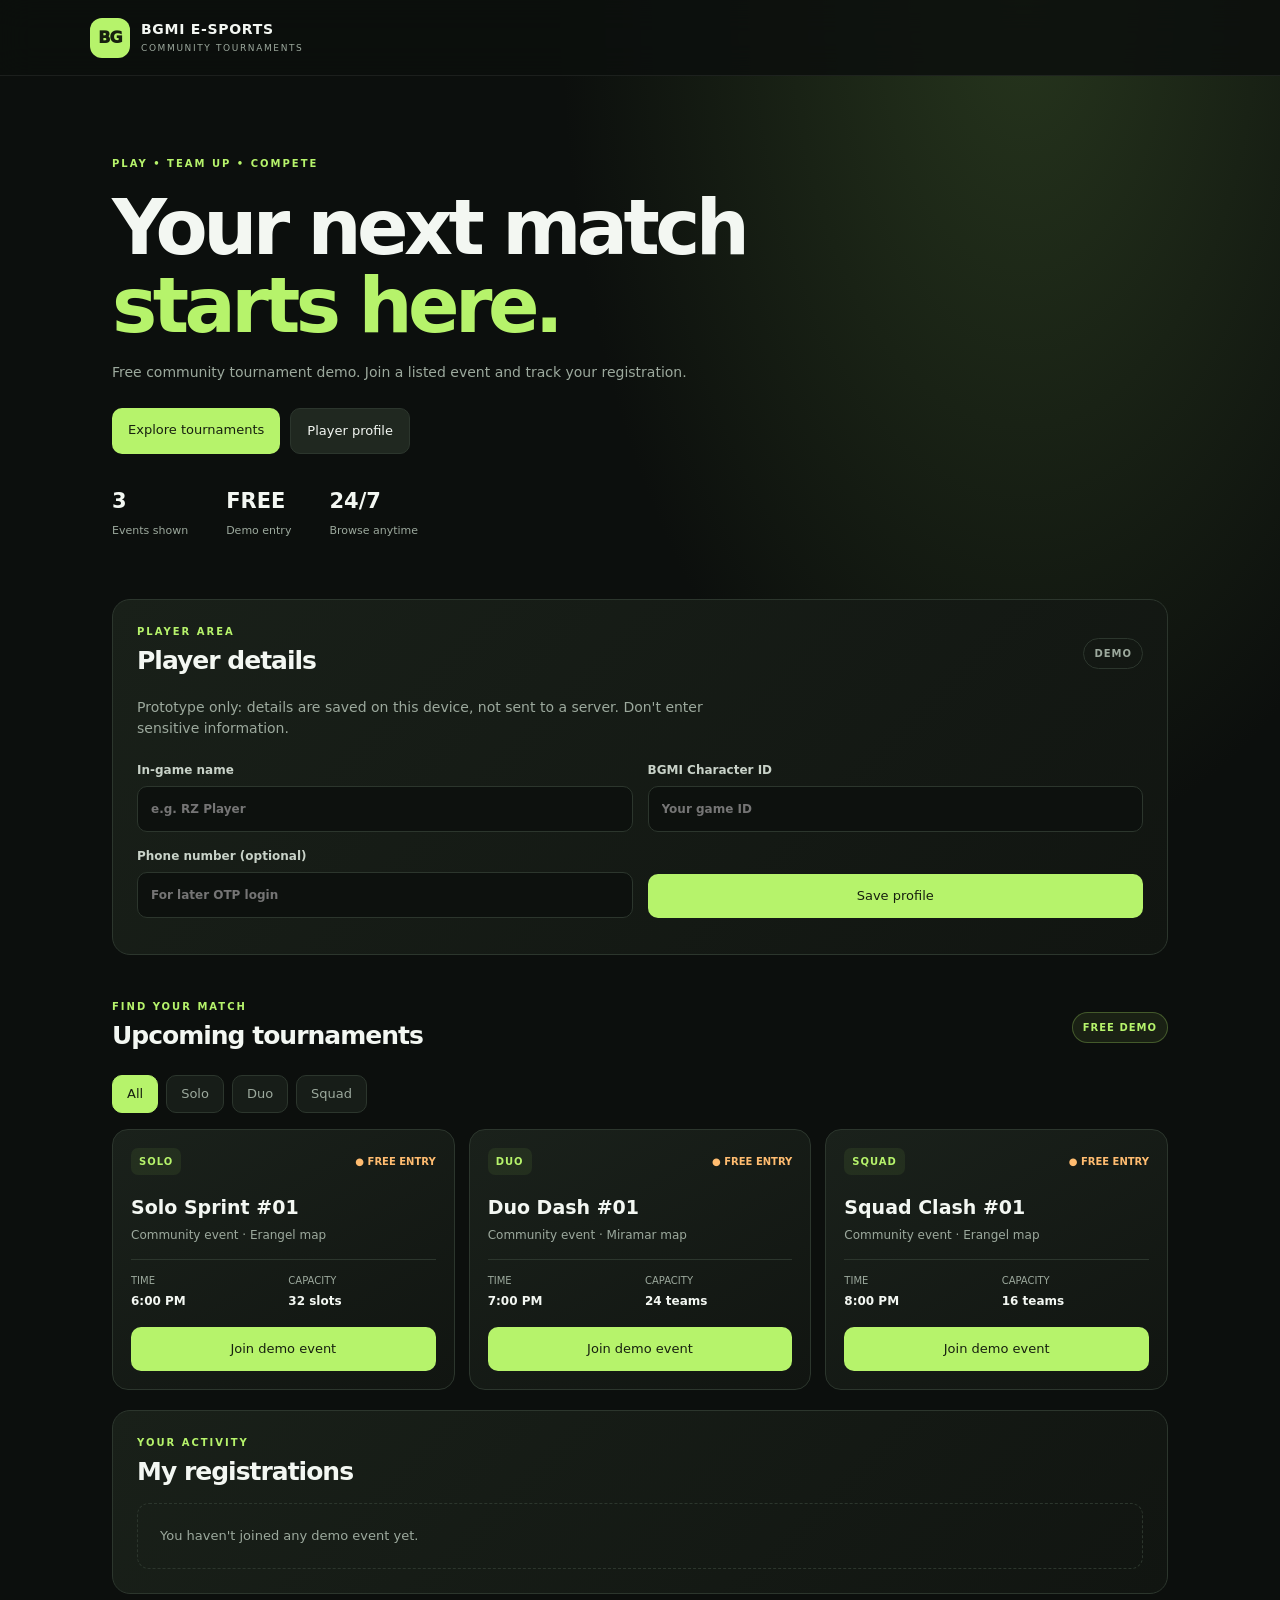
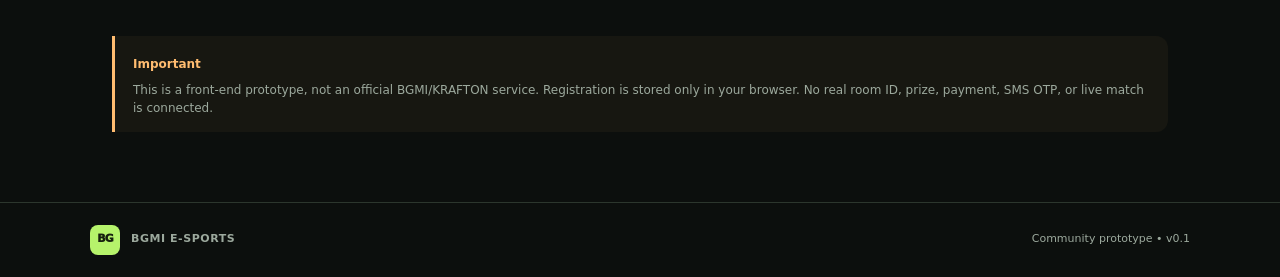
==== index.html @ e909e189 "Add files via upload" ====
<!doctype html>
<html lang="hi">
<head>
  <meta charset="utf-8">
  <meta name="viewport" content="width=device-width,initial-scale=1">
  <meta name="theme-color" content="#10130f">
  <meta name="description" content="BGMI E-SPORTS community tournament demo">
  <link rel="manifest" href="manifest.json">
  <link rel="icon" href="icon.svg" type="image/svg+xml">
  <title>BGMI E-SPORTS</title>
  <link rel="stylesheet" href="style.css">
</head>
<body>
  <header class="topbar">
    <div class="brand"><div class="brand-icon">BG</div><div><strong>BGMI E-SPORTS</strong><small>COMMUNITY TOURNAMENTS</small></div></div>
    <button id="installBtn" class="ghost hidden">Install App</button>
  </header>
  <main>
    <section class="hero">
      <div class="eyebrow">PLAY • TEAM UP • COMPETE</div>
      <h1>Your next match<br><span>starts here.</span></h1>
      <p>Free community tournament demo. Join a listed event and track your registration.</p>
      <div class="hero-actions"><a class="primary" href="#tournaments">Explore tournaments</a><a class="secondary" href="#profile">Player profile</a></div>
      <div class="stats"><div><b id="eventCount">3</b><small>Events shown</small></div><div><b>FREE</b><small>Demo entry</small></div><div><b>24/7</b><small>Browse anytime</small></div></div>
    </section>

    <section id="profile" class="panel">
      <div class="section-heading"><div><div class="eyebrow">PLAYER AREA</div><h2>Player details</h2></div><span class="tag">DEMO</span></div>
      <p class="muted">Prototype only: details are saved on this device, not sent to a server. Don't enter sensitive information.</p>
      <form id="profileForm" class="form-grid">
        <label>In-game name<input id="playerName" maxlength="24" placeholder="e.g. RZ Player" required></label>
        <label>BGMI Character ID<input id="playerId" inputmode="numeric" maxlength="20" placeholder="Your game ID" required></label>
        <label>Phone number (optional)<input id="phone" inputmode="tel" maxlength="16" placeholder="For later OTP login"></label>
        <button class="primary" type="submit">Save profile</button>
      </form>
      <p id="profileMessage" class="message" aria-live="polite"></p>
    </section>

    <section id="tournaments">
      <div class="section-heading"><div><div class="eyebrow">FIND YOUR MATCH</div><h2>Upcoming tournaments</h2></div><span class="tag green">FREE DEMO</span></div>
      <div class="filters"><button class="filter active" data-filter="All">All</button><button class="filter" data-filter="Solo">Solo</button><button class="filter" data-filter="Duo">Duo</button><button class="filter" data-filter="Squad">Squad</button></div>
      <div id="tournamentList" class="tournament-list"></div>
    </section>

    <section id="registrations" class="panel">
      <div class="section-heading"><div><div class="eyebrow">YOUR ACTIVITY</div><h2>My registrations</h2></div></div>
      <div id="myRegistrations" class="empty">You haven't joined any demo event yet.</div>
    </section>

    <section class="notice">
      <strong>Important</strong>
      <p>This is a front-end prototype, not an official BGMI/KRAFTON service. Registration is stored only in your browser. No real room ID, prize, payment, SMS OTP, or live match is connected.</p>
    </section>
  </main>
  <footer><div class="brand compact"><div class="brand-icon">BG</div><strong>BGMI E-SPORTS</strong></div><span>Community prototype • v0.1</span></footer>

  <dialog id="joinDialog">
    <form method="dialog" id="joinForm">
      <button class="close" value="cancel" aria-label="Close">×</button>
      <div class="eyebrow">TOURNAMENT REGISTRATION</div>
      <h2 id="dialogTitle">Join tournament</h2>
      <p id="dialogDescription" class="muted"></p>
      <label>Team name (optional)<input id="teamName" maxlength="28" placeholder="Your team"></label>
      <p class="muted tiny">Demo only. Make sure your profile is saved first. No payment is requested.</p>
      <div class="dialog-actions"><button class="secondary" value="cancel">Cancel</button><button id="confirmJoin" class="primary" value="default">Confirm demo join</button></div>
    </form>
  </dialog>
  <div id="toast" class="toast" role="status"></div>
  <script src="app.js"></script>
</body>
</html>
---- style.css ----
:root{--bg:#0c0f0d;--panel:#151a16;--panel2:#1c231d;--text:#f3f7f2;--muted:#9ca99d;--green:#b6f36b;--line:#2c362d;--orange:#ffbc70}
*{box-sizing:border-box}html{scroll-behavior:smooth}body{margin:0;background:radial-gradient(ellipse at 80% 0%,#26351d 0,transparent 32%),var(--bg);color:var(--text);font-family:Inter,system-ui,-apple-system,Segoe UI,sans-serif;line-height:1.5}
a{color:inherit;text-decoration:none}.topbar{height:76px;display:flex;align-items:center;justify-content:space-between;padding:0 max(20px,calc((100% - 1100px)/2));border-bottom:1px solid #ffffff12;background:#0c0f0ddd;position:sticky;top:0;z-index:5;backdrop-filter:blur(16px)}
.brand{display:flex;align-items:center;gap:11px}.brand-icon{width:40px;height:40px;border-radius:12px;background:var(--green);color:#17200f;display:grid;place-items:center;font-weight:1000;letter-spacing:-1px}.brand strong{display:block;letter-spacing:.05em;font-size:14px}.brand small{display:block;font-size:9px;color:var(--muted);letter-spacing:.18em;margin-top:2px}.ghost,.secondary,.primary,.filter{border:0;border-radius:10px;padding:12px 16px;font-weight:800;cursor:pointer;font:inherit;font-size:13px}.primary{background:var(--green);color:#17200f}.secondary,.ghost{background:#202820;color:var(--text);border:1px solid var(--line)}.hidden{display:none}
main{max-width:1100px;margin:auto;padding:28px 22px 70px}.hero{padding:52px 0 38px;max-width:720px}.eyebrow{font-size:10px;font-weight:900;letter-spacing:.2em;color:var(--green)}h1{font-size:clamp(42px,7vw,76px);line-height:1.02;letter-spacing:-.06em;margin:18px 0}h1 span{color:var(--green)}.hero p,.muted{color:var(--muted);font-size:14px;max-width:590px}.hero-actions{display:flex;flex-wrap:wrap;gap:10px;margin:25px 0}.hero-actions a{display:inline-block}.stats{display:flex;gap:38px;margin-top:32px}.stats b{display:block;font-size:21px}.stats small{color:var(--muted);font-size:11px}.panel{background:linear-gradient(135deg,#192019,#111511);border:1px solid var(--line);border-radius:18px;padding:24px;margin:20px 0 42px}.section-heading{display:flex;align-items:center;justify-content:space-between;gap:14px;margin:44px 0 18px}.panel .section-heading{margin:0 0 10px}h2{font-size:25px;letter-spacing:-.04em;margin:3px 0}.tag{font-size:10px;letter-spacing:.1em;font-weight:900;padding:7px 10px;border:1px solid var(--line);border-radius:999px;color:var(--muted);white-space:nowrap}.tag.green{background:#b6f36b15;color:var(--green);border-color:#b6f36b44}.form-grid{display:grid;grid-template-columns:repeat(2,minmax(0,1fr));gap:15px;margin-top:22px}.form-grid label,.dialog-actions+label,dialog label{font-size:12px;color:#c8d2c8;font-weight:700}.form-grid input,dialog input{display:block;width:100%;margin-top:7px;border:1px solid var(--line);border-radius:10px;padding:13px;background:#0d110e;color:var(--text);outline:none;font:inherit}.form-grid input:focus,dialog input:focus{border-color:var(--green)}.form-grid button{align-self:end}.message{font-size:12px;color:var(--green);margin-bottom:0}.filters{display:flex;gap:8px;margin:0 0 16px}.filter{padding:8px 14px;background:#171d18;border:1px solid var(--line);color:var(--muted)}.filter.active{background:var(--green);color:#17200f;border-color:var(--green)}.tournament-list{display:grid;grid-template-columns:repeat(3,minmax(0,1fr));gap:14px}.event{background:linear-gradient(150deg,#1a211b,#111511);border:1px solid var(--line);border-radius:16px;padding:18px;display:flex;flex-direction:column;min-height:240px}.event-top{display:flex;align-items:center;justify-content:space-between;gap:8px}.mode{font-size:10px;font-weight:900;letter-spacing:.1em;color:var(--green);background:#b6f36b12;padding:6px 8px;border-radius:7px}.free{font-size:10px;color:var(--orange);font-weight:900}.event h3{font-size:19px;margin:18px 0 5px}.event p{font-size:12px;color:var(--muted);margin:0 0 15px}.event-meta{display:grid;grid-template-columns:1fr 1fr;gap:10px;border-top:1px solid var(--line);padding-top:13px;margin-top:auto}.event-meta small{display:block;color:var(--muted);font-size:10px}.event-meta b{font-size:12px}.event button{margin-top:15px;width:100%}.empty{padding:22px;border:1px dashed var(--line);border-radius:12px;color:var(--muted);font-size:13px}.registration-row{display:flex;justify-content:space-between;align-items:center;gap:14px;padding:14px 0;border-bottom:1px solid var(--line)}.registration-row:last-child{border:0}.registration-row strong{display:block;font-size:13px}.registration-row small{color:var(--muted)}.notice{border-left:3px solid var(--orange);background:#ffbc700c;padding:15px 18px;border-radius:0 12px 12px 0;margin-top:36px}.notice strong{color:var(--orange);font-size:12px}.notice p{font-size:12px;color:var(--muted);margin:6px 0 0}footer{border-top:1px solid var(--line);padding:22px max(22px,calc((100% - 1100px)/2));display:flex;justify-content:space-between;align-items:center;gap:10px;color:var(--muted);font-size:11px}.compact .brand-icon{width:30px;height:30px;border-radius:8px;font-size:11px}.compact strong{font-size:11px}dialog{width:min(440px,calc(100% - 28px));border:1px solid var(--line);border-radius:18px;background:#151a16;color:var(--text);padding:25px;box-shadow:0 20px 90px #000a}dialog::backdrop{background:#000b;backdrop-filter:blur(5px)}dialog h2{margin:8px 0}.close{float:right;border:0;background:transparent;color:var(--muted);font-size:28px;cursor:pointer}.tiny{font-size:11px}.dialog-actions{display:flex;justify-content:flex-end;gap:8px;margin-top:20px}.toast{position:fixed;bottom:20px;left:50%;transform:translate(-50%,20px);background:var(--green);color:#17200f;font-weight:800;font-size:12px;padding:12px 18px;border-radius:999px;opacity:0;pointer-events:none;transition:.2s;z-index:10}.toast.show{opacity:1;transform:translate(-50%,0)}
@media(max-width:760px){main{padding:16px 16px 48px}.hero{padding:42px 0 30px}.tournament-list{grid-template-columns:1fr}.event{min-height:0}.form-grid{grid-template-columns:1fr}.stats{gap:24px}.section-heading{margin-top:36px}.panel{padding:18px}.topbar{padding:0 16px}.brand strong{font-size:12px}footer{padding:20px 16px;align-items:flex-start;flex-direction:column}}
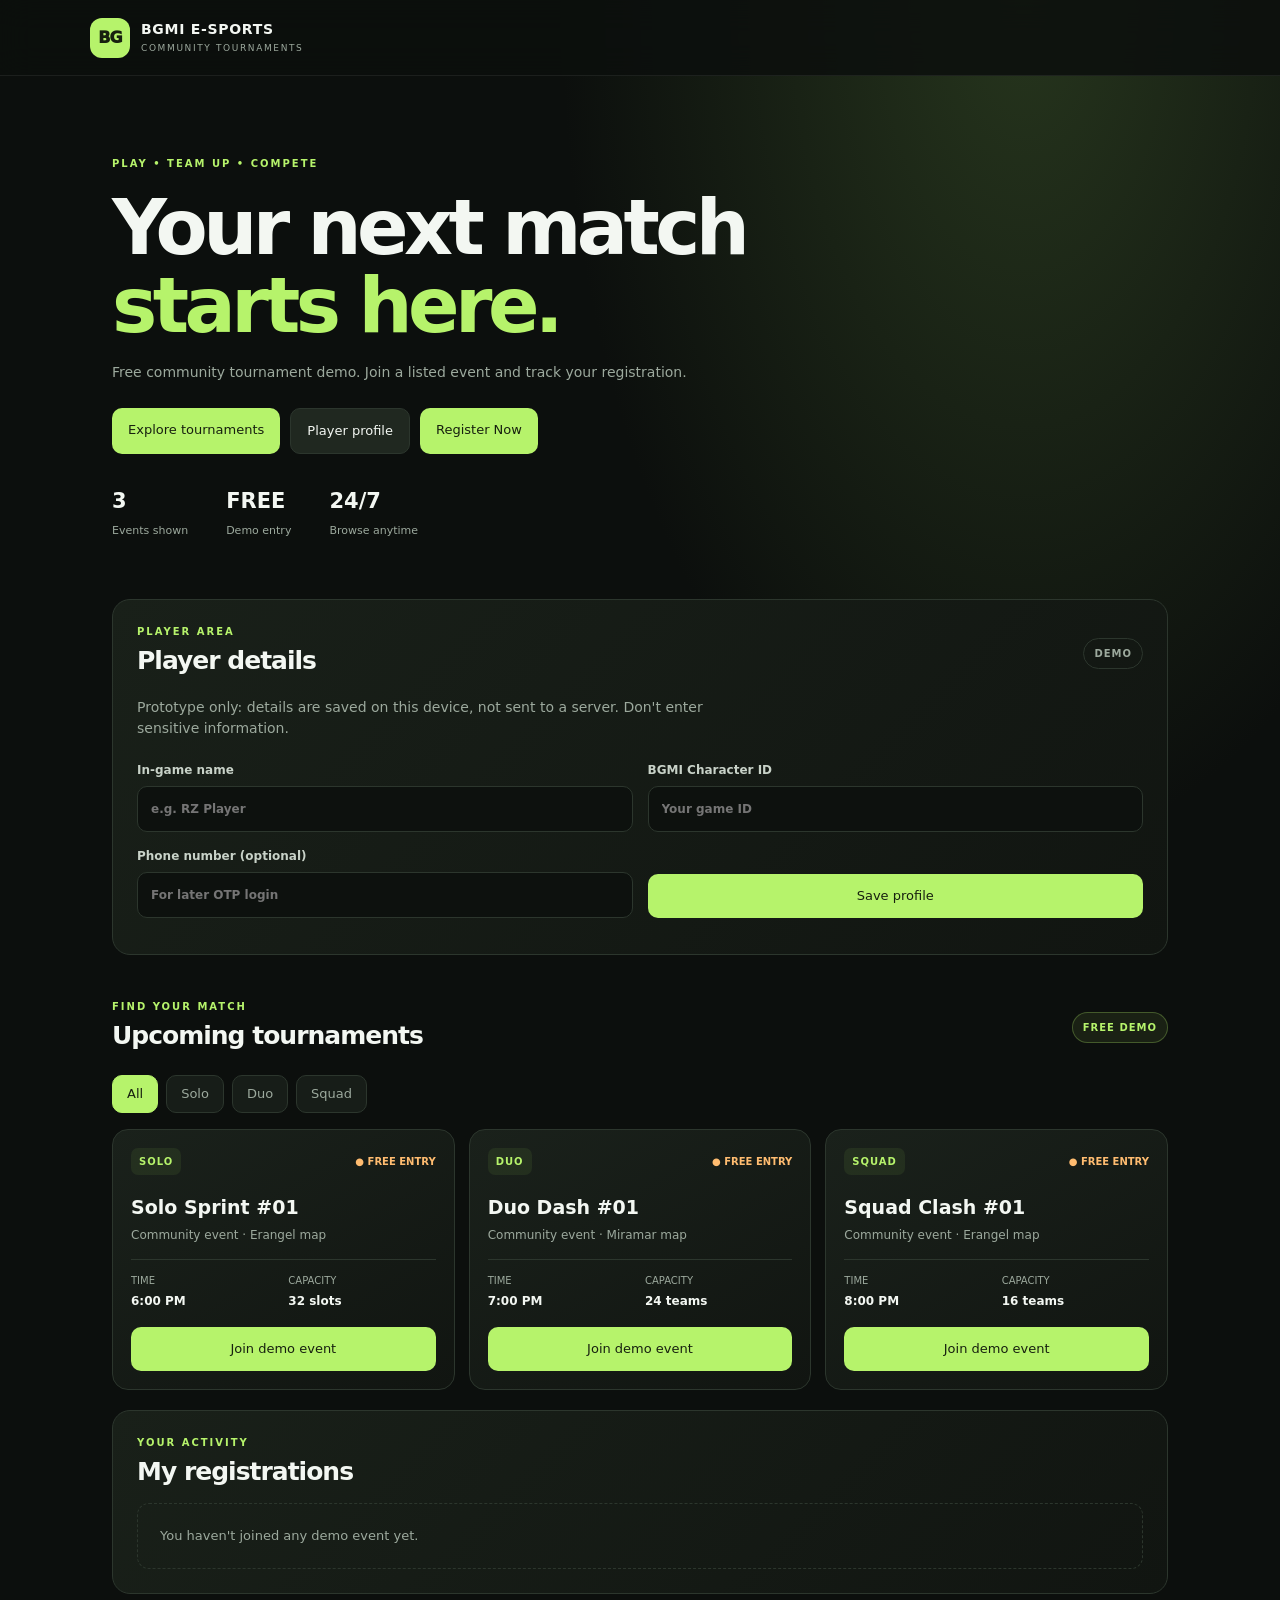
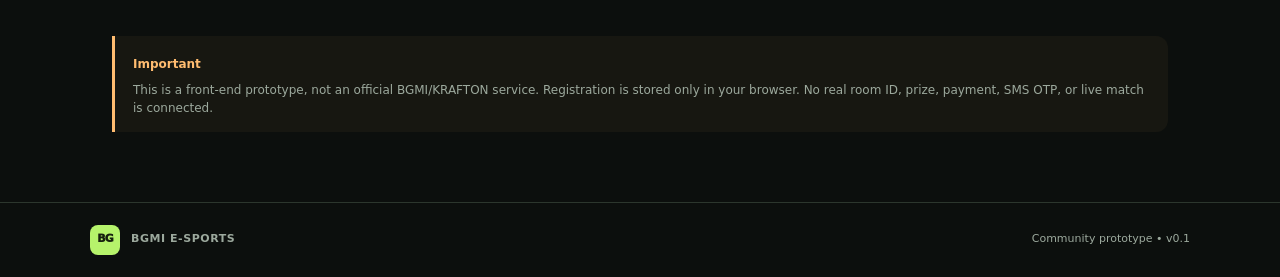
==== commit d934e07a: "Update index.html" ====
--- a/index.html
+++ b/index.html
@@ -20,7 +20,9 @@
       <div class="eyebrow">PLAY • TEAM UP • COMPETE</div>
       <h1>Your next match<br><span>starts here.</span></h1>
       <p>Free community tournament demo. Join a listed event and track your registration.</p>
-      <div class="hero-actions"><a class="primary" href="#tournaments">Explore tournaments</a><a class="secondary" href="#profile">Player profile</a></div>
+      
+<div class="hero-actions"><a class="primary" href="#tournaments">Explore tournaments</a><a class="secondary" href="#profile">Player profile</a><a class="primary" href="https://docs.google.com/forms/d/e/1FAIpQLScusHgY_jOMbTsUbYSFeGbrYfbqFIEu9jQOlp8oQFUt8ugVOQ/viewform" target="_blank" rel="noopener noreferrer">Register Now</a></div>
+
       <div class="stats"><div><b id="eventCount">3</b><small>Events shown</small></div><div><b>FREE</b><small>Demo entry</small></div><div><b>24/7</b><small>Browse anytime</small></div></div>
     </section>
 
@@ -68,4 +70,4 @@
   <div id="toast" class="toast" role="status"></div>
   <script src="app.js"></script>
 </body>
-</html>+</html>
